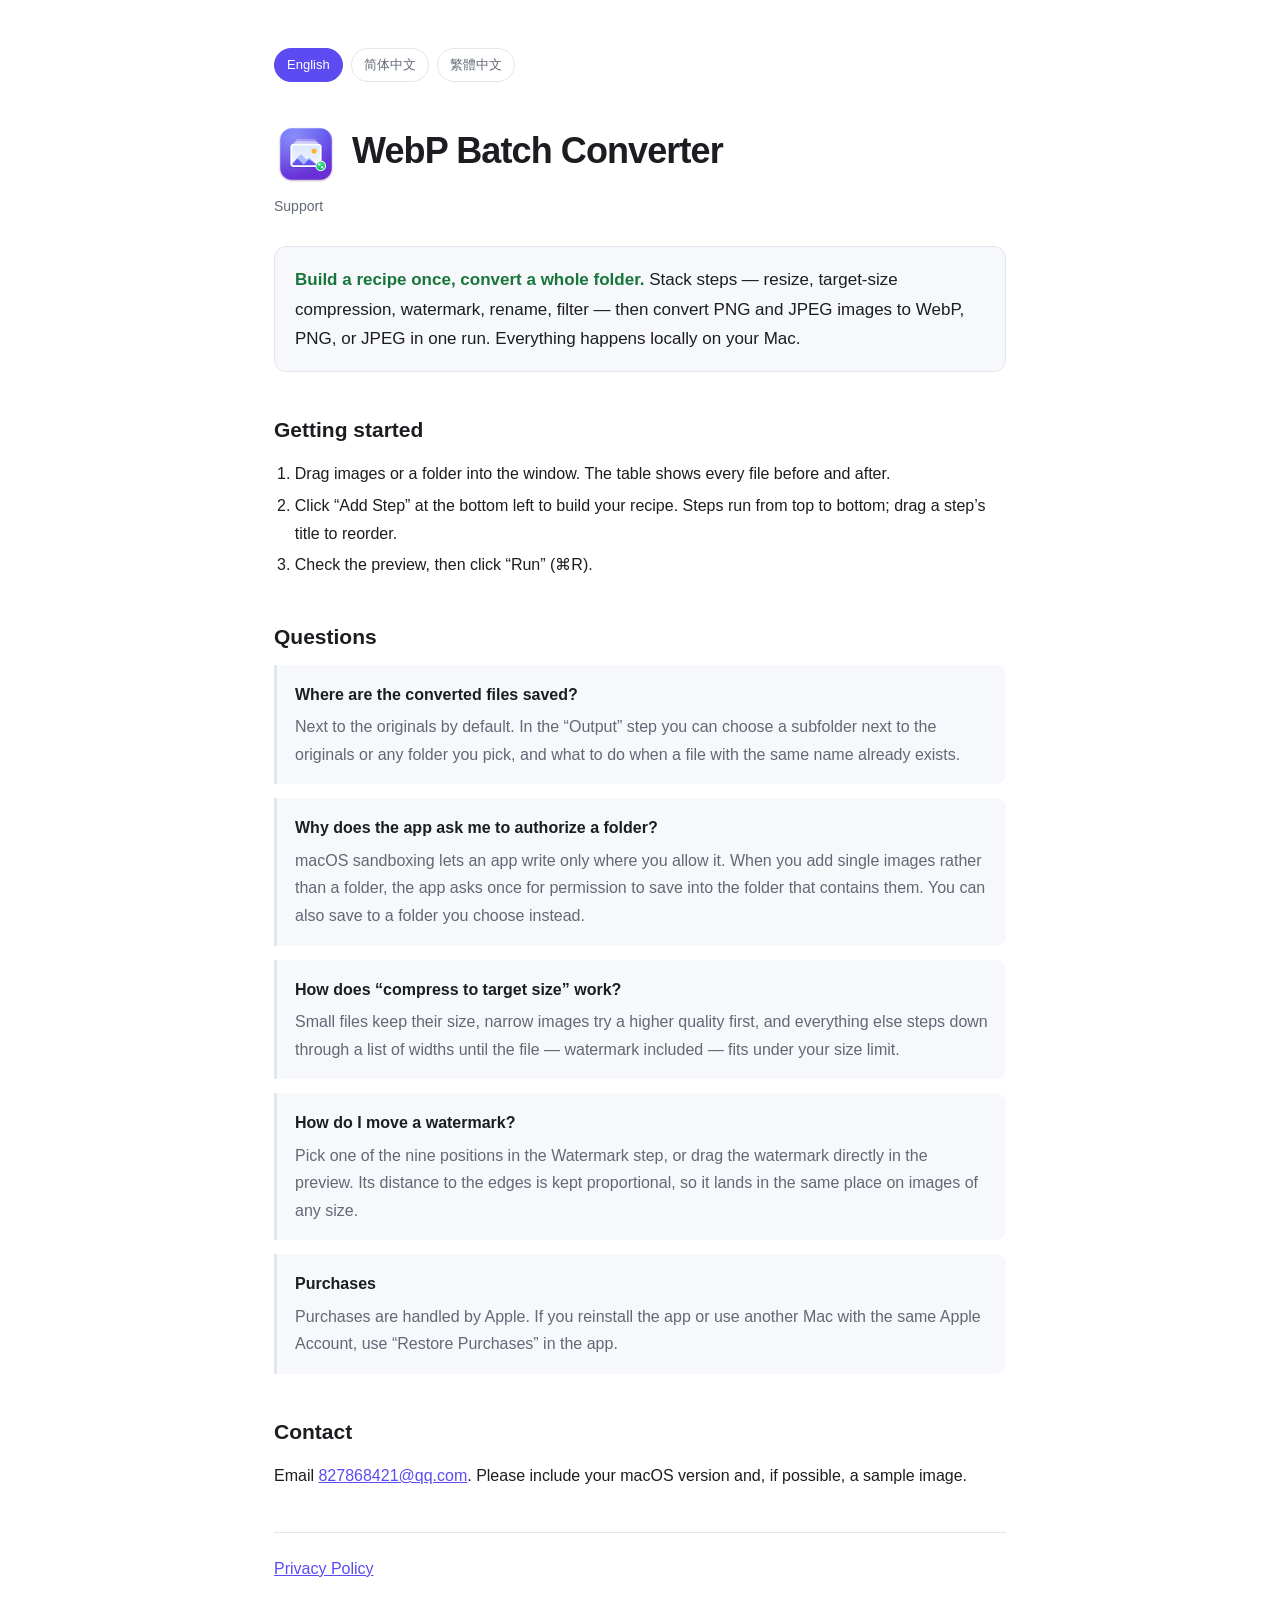
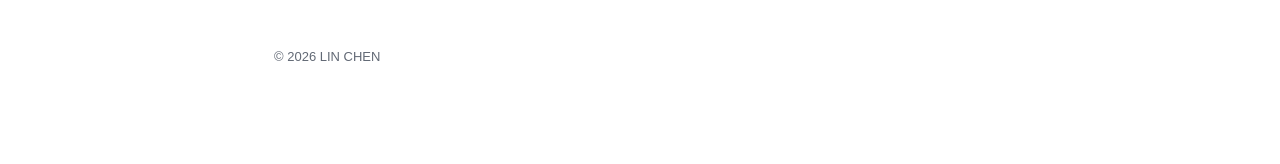
==== index.html @ 51b9e57a "WebP Batch Converter support and privacy policy" ====
<!doctype html>
<html lang="en">
<head>
<meta charset="utf-8">
<meta name="viewport" content="width=device-width,initial-scale=1">
<title>WebP Batch Converter Support</title>
<meta name="description" content="Help and support for WebP Batch Converter for Mac.">
<link rel="stylesheet" href="style.css">
</head>
<body>
<div class="wrap">
<nav class="languages" aria-label="Language"><a href="#en">English</a><a href="#zh-Hans">简体中文</a><a href="#zh-Hant">繁體中文</a></nav>

<section class="locale" data-lang="en">
<div class="brand"><img src="icon.png" alt=""><h1>WebP Batch Converter</h1></div>
<p class="meta">Support</p>
<p class="lede"><strong>Build a recipe once, convert a whole folder.</strong> Stack steps — resize, target-size compression, watermark, rename, filter — then convert PNG and JPEG images to WebP, PNG, or JPEG in one run. Everything happens locally on your Mac.</p>
<h2>Getting started</h2>
<ol>
<li>Drag images or a folder into the window. The table shows every file before and after.</li>
<li>Click “Add Step” at the bottom left to build your recipe. Steps run from top to bottom; drag a step’s title to reorder.</li>
<li>Check the preview, then click “Run” (⌘R).</li>
</ol>
<h2>Questions</h2>
<div class="detail"><h3>Where are the converted files saved?</h3><p>Next to the originals by default. In the “Output” step you can choose a subfolder next to the originals or any folder you pick, and what to do when a file with the same name already exists.</p></div>
<div class="detail"><h3>Why does the app ask me to authorize a folder?</h3><p>macOS sandboxing lets an app write only where you allow it. When you add single images rather than a folder, the app asks once for permission to save into the folder that contains them. You can also save to a folder you choose instead.</p></div>
<div class="detail"><h3>How does “compress to target size” work?</h3><p>Small files keep their size, narrow images try a higher quality first, and everything else steps down through a list of widths until the file — watermark included — fits under your size limit.</p></div>
<div class="detail"><h3>How do I move a watermark?</h3><p>Pick one of the nine positions in the Watermark step, or drag the watermark directly in the preview. Its distance to the edges is kept proportional, so it lands in the same place on images of any size.</p></div>
<div class="detail"><h3>Purchases</h3><p>Purchases are handled by Apple. If you reinstall the app or use another Mac with the same Apple Account, use “Restore Purchases” in the app.</p></div>
<h2>Contact</h2>
<p>Email <a href="mailto:827868421@qq.com">827868421@qq.com</a>. Please include your macOS version and, if possible, a sample image.</p>
<p class="page-link"><a href="privacy.html#en">Privacy Policy</a></p>
</section>

<section class="locale" data-lang="zh-Hans">
<div class="brand"><img src="icon.png" alt=""><h1>WebP Batch Converter</h1></div>
<p class="meta">技术支持</p>
<p class="lede"><strong>配好一次步骤，整个文件夹一键处理。</strong>把调整尺寸、压缩到目标体积、水印、重命名、筛选等步骤串成流水线，一次把 PNG、JPEG 转成 WebP、PNG 或 JPEG。全部在你的 Mac 本地完成。</p>
<h2>快速上手</h2>
<ol>
<li>把图片或文件夹拖进窗口，表格会列出每个文件处理前后的样子。</li>
<li>点左下角「添加步骤」搭建配方。步骤从上到下执行，拖动标题可调整顺序。</li>
<li>确认预览后，点「运行」（⌘R）。</li>
</ol>
<h2>常见问题</h2>
<div class="detail"><h3>转换后的文件保存在哪里？</h3><p>默认保存在原图旁边。在「输出」步骤里可以改为原图旁的子文件夹或任意指定文件夹，也可以设置遇到同名文件时的处理方式。</p></div>
<div class="detail"><h3>为什么要授权文件夹？</h3><p>macOS 沙盒只允许 App 写入你授权的位置。如果你添加的是单张图片而不是文件夹，App 会请求一次原图所在文件夹的写入权限；你也可以改为保存到自己选择的文件夹。</p></div>
<div class="detail"><h3>「压缩到目标体积」是怎么工作的？</h3><p>小文件保持原尺寸；较窄的图片先尝试更高画质；其余图片按宽度阶梯逐档缩小，直到加完水印后的最终文件小于你设定的体积上限。</p></div>
<div class="detail"><h3>怎么调整水印位置？</h3><p>在水印步骤里选择九宫格中的一个位置，或直接在预览图上拖动水印。到边缘的距离按比例保持，不同尺寸的图片上位置一致。</p></div>
<div class="detail"><h3>购买</h3><p>购买由 Apple 处理。重新安装 App 或在使用同一 Apple 账户的其他 Mac 上，可在 App 内点「恢复购买」。</p></div>
<h2>联系我们</h2>
<p>请发送邮件至 <a href="mailto:827868421@qq.com">827868421@qq.com</a>，并尽量附上 macOS 版本和示例图片。</p>
<p class="page-link"><a href="privacy.html#zh-Hans">隐私政策</a></p>
</section>

<section class="locale" data-lang="zh-Hant">
<div class="brand"><img src="icon.png" alt=""><h1>WebP Batch Converter</h1></div>
<p class="meta">技術支援</p>
<p class="lede"><strong>設定一次步驟，整個資料夾一鍵處理。</strong>把調整尺寸、壓縮到目標大小、浮水印、重新命名、篩選等步驟串成流程，一次把 PNG、JPEG 轉成 WebP、PNG 或 JPEG。全部在你的 Mac 本機完成。</p>
<h2>快速上手</h2>
<ol>
<li>把圖片或資料夾拖進視窗，表格會列出每個檔案處理前後的樣子。</li>
<li>點左下角「新增步驟」建立配方。步驟由上而下執行，拖動標題可調整順序。</li>
<li>確認預覽後，點「執行」（⌘R）。</li>
</ol>
<h2>常見問題</h2>
<div class="detail"><h3>轉換後的檔案儲存在哪裡？</h3><p>預設儲存在原圖旁邊。在「輸出」步驟中可改為原圖旁的子資料夾或任何指定資料夾，也可以設定遇到同名檔案時的處理方式。</p></div>
<div class="detail"><h3>為什麼要授權資料夾？</h3><p>macOS 沙盒只允許 App 寫入你授權的位置。如果你加入的是單張圖片而不是資料夾，App 會請求一次原圖所在資料夾的寫入權限；你也可以改為儲存到自己選擇的資料夾。</p></div>
<div class="detail"><h3>「壓縮到目標大小」如何運作？</h3><p>小檔案保持原尺寸；較窄的圖片先嘗試較高畫質；其餘圖片依寬度階梯逐檔縮小，直到加上浮水印後的最終檔案小於你設定的上限。</p></div>
<div class="detail"><h3>如何調整浮水印位置？</h3><p>在浮水印步驟中選擇九宮格的一個位置，或直接在預覽圖上拖動浮水印。到邊緣的距離會按比例保持，不同尺寸的圖片上位置一致。</p></div>
<div class="detail"><h3>購買</h3><p>購買由 Apple 處理。重新安裝 App 或在使用同一 Apple 帳號的其他 Mac 上，可在 App 內點「回復購買」。</p></div>
<h2>聯絡我們</h2>
<p>請寄信至 <a href="mailto:827868421@qq.com">827868421@qq.com</a>，並盡量附上 macOS 版本與範例圖片。</p>
<p class="page-link"><a href="privacy.html#zh-Hant">隱私權政策</a></p>
</section>

<footer>© 2026 LIN CHEN</footer>
</div>
<script src="language.js"></script>
</body>
</html>
---- style.css ----
:root{color-scheme:light dark;--bg:#fff;--fg:#1c1d21;--muted:#626975;--line:#e3e6ec;--card:#f6f8fb;--accent:#5b4bf0;--good:#18763b}
@media(prefers-color-scheme:dark){:root{--bg:#0f1116;--fg:#eceef3;--muted:#9ba3b1;--line:#292d37;--card:#171a21;--accent:#9d8cff;--good:#58cc7a}}
*{box-sizing:border-box}
body{margin:0;background:var(--bg);color:var(--fg);font:16px/1.72 -apple-system,BlinkMacSystemFont,"Segoe UI","PingFang SC","Hiragino Sans GB",sans-serif;-webkit-font-smoothing:antialiased}
.wrap{max-width:780px;margin:0 auto;padding:48px 24px 96px}
.languages{display:flex;flex-wrap:wrap;gap:8px;margin:0 0 40px}
.languages a{padding:5px 12px;border:1px solid var(--line);border-radius:999px;color:var(--muted);font-size:13px;text-decoration:none}
.languages a[aria-current="true"]{color:#fff;background:var(--accent);border-color:var(--accent)}
.locale{display:none}.locale.active{display:block}
.brand{display:flex;align-items:center;gap:14px;margin-bottom:8px}.brand img{width:64px;height:64px}
h1{margin:0 0 8px;font-size:36px;line-height:1.2;letter-spacing:-.025em}
h2{margin:44px 0 9px;font-size:21px;line-height:1.35}
.meta{margin:0 0 28px;color:var(--muted);font-size:14px}
.lede{padding:18px 20px;border:1px solid var(--line);border-radius:12px;background:var(--card);font-size:17px}
.lede strong{color:var(--good)}
.detail{margin:14px 0;padding:16px 18px;border-left:3px solid var(--line);background:var(--card);border-radius:0 10px 10px 0}
.detail h3{margin:0 0 5px;font-size:16px}.detail p{margin:0;color:var(--muted)}
ol,ul{padding-left:1.3em}li{margin:4px 0}
a{color:var(--accent)}
.page-link{margin-top:42px;padding-top:22px;border-top:1px solid var(--line)}
footer{margin-top:64px;color:var(--muted);font-size:13px}
@media(max-width:520px){.wrap{padding:28px 18px 64px}h1{font-size:32px}h2{margin-top:38px}}
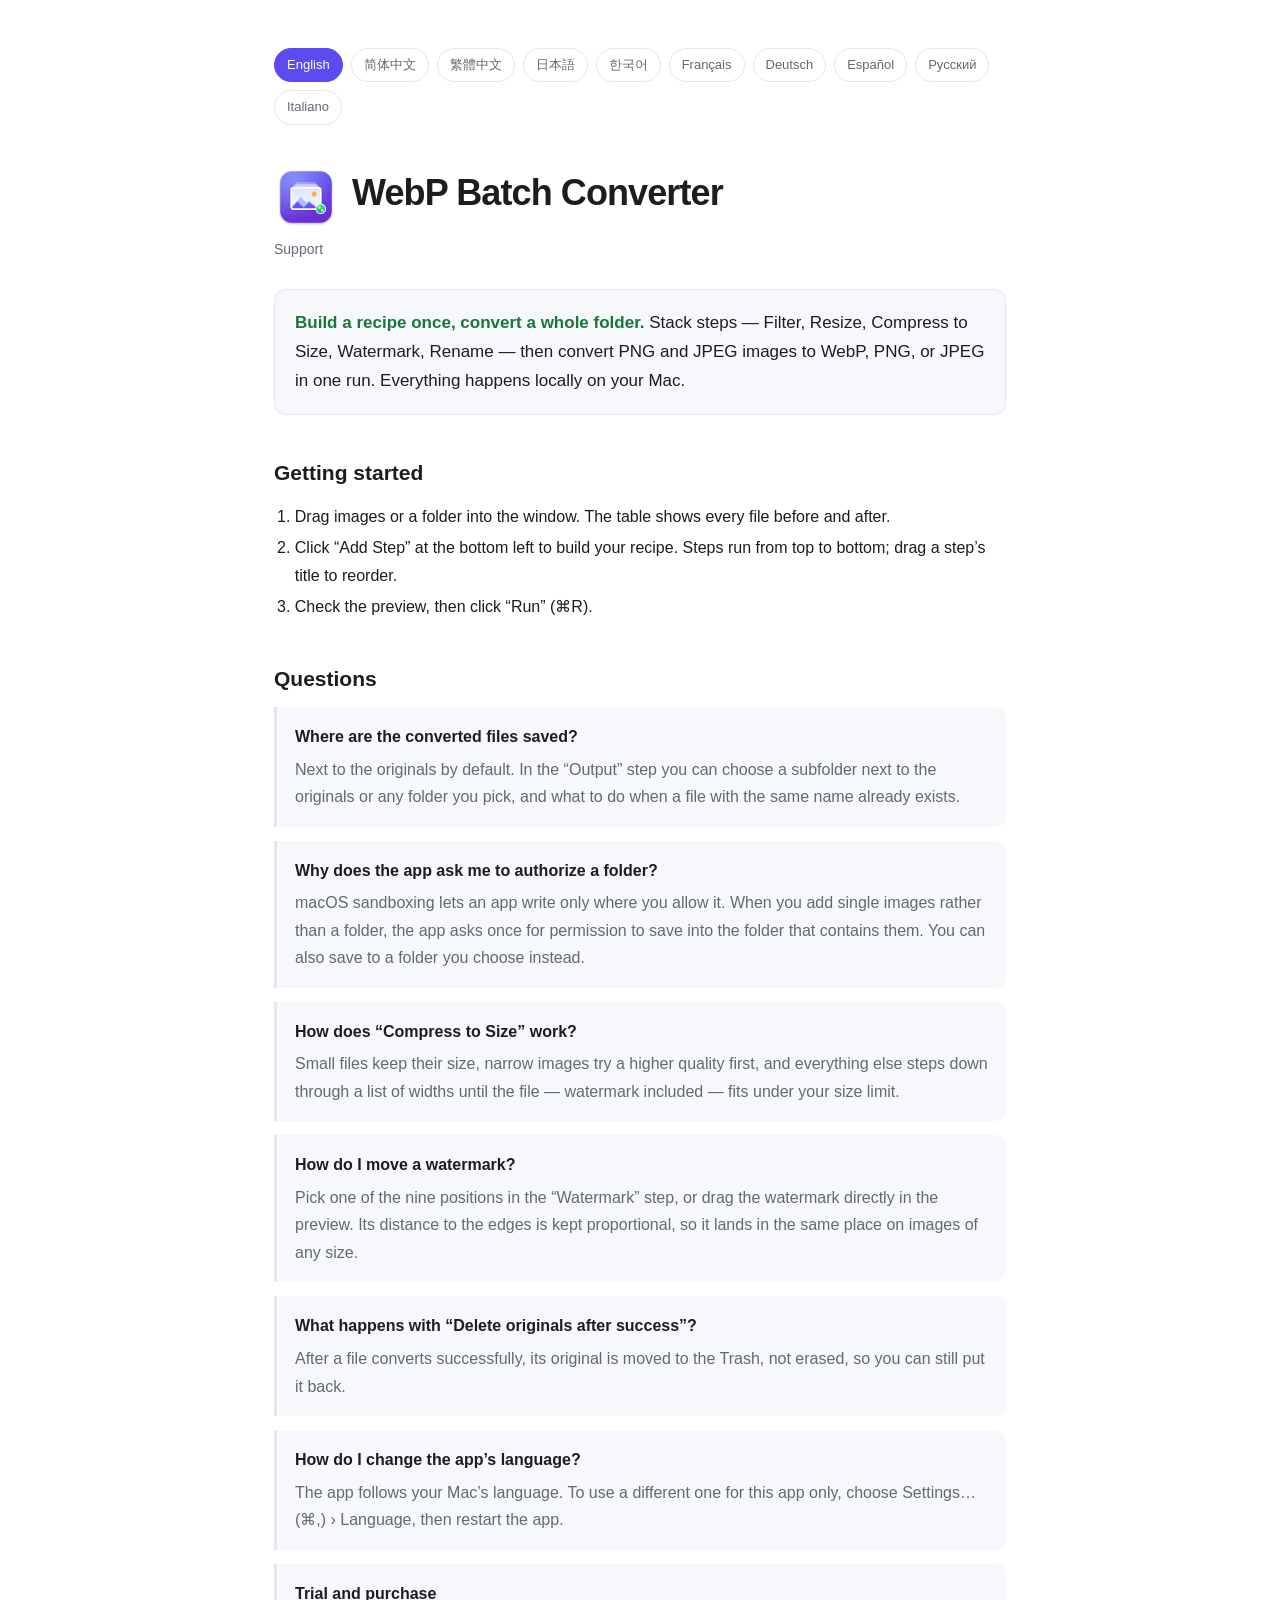
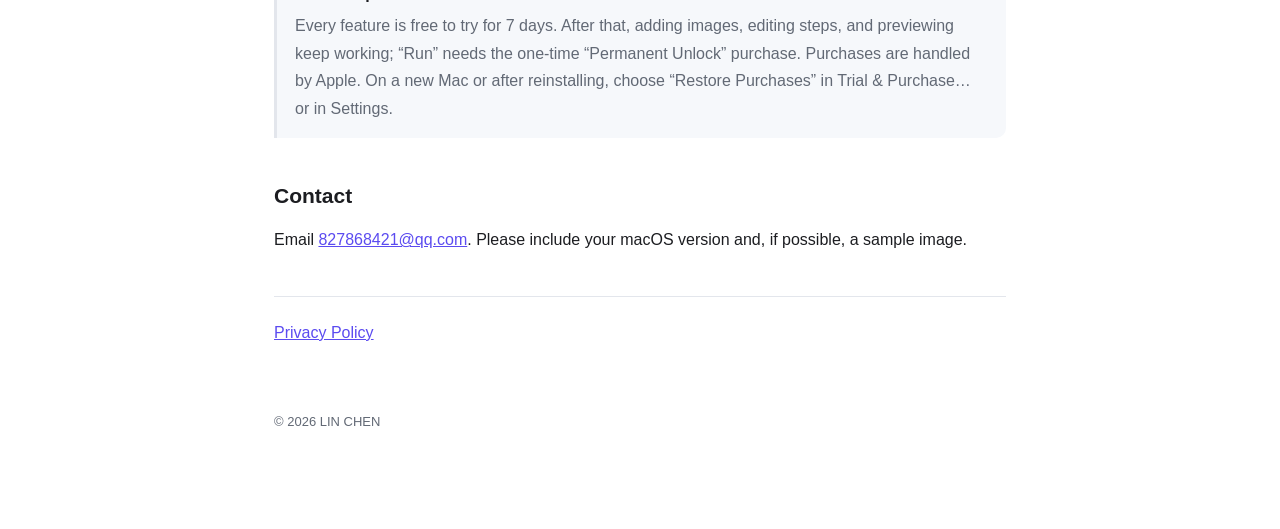
==== commit a8203a10: "Support and privacy pages in all 10 app languages Adds Japanese, Korean, French, German, Spanish, Ru" ====
--- a/index.html
+++ b/index.html
@@ -9,12 +9,11 @@
 </head>
 <body>
 <div class="wrap">
-<nav class="languages" aria-label="Language"><a href="#en">English</a><a href="#zh-Hans">简体中文</a><a href="#zh-Hant">繁體中文</a></nav>
-
-<section class="locale" data-lang="en">
+<nav class="languages" aria-label="Language"><a href="#en">English</a><a href="#zh-Hans">简体中文</a><a href="#zh-Hant">繁體中文</a><a href="#ja">日本語</a><a href="#ko">한국어</a><a href="#fr">Français</a><a href="#de">Deutsch</a><a href="#es">Español</a><a href="#ru">Русский</a><a href="#it">Italiano</a></nav>
+<section class="locale" data-lang="en" lang="en">
 <div class="brand"><img src="icon.png" alt=""><h1>WebP Batch Converter</h1></div>
 <p class="meta">Support</p>
-<p class="lede"><strong>Build a recipe once, convert a whole folder.</strong> Stack steps — resize, target-size compression, watermark, rename, filter — then convert PNG and JPEG images to WebP, PNG, or JPEG in one run. Everything happens locally on your Mac.</p>
+<p class="lede"><strong>Build a recipe once, convert a whole folder.</strong> Stack steps — Filter, Resize, Compress to Size, Watermark, Rename — then convert PNG and JPEG images to WebP, PNG, or JPEG in one run. Everything happens locally on your Mac.</p>
 <h2>Getting started</h2>
 <ol>
 <li>Drag images or a folder into the window. The table shows every file before and after.</li>
@@ -24,18 +23,20 @@
 <h2>Questions</h2>
 <div class="detail"><h3>Where are the converted files saved?</h3><p>Next to the originals by default. In the “Output” step you can choose a subfolder next to the originals or any folder you pick, and what to do when a file with the same name already exists.</p></div>
 <div class="detail"><h3>Why does the app ask me to authorize a folder?</h3><p>macOS sandboxing lets an app write only where you allow it. When you add single images rather than a folder, the app asks once for permission to save into the folder that contains them. You can also save to a folder you choose instead.</p></div>
-<div class="detail"><h3>How does “compress to target size” work?</h3><p>Small files keep their size, narrow images try a higher quality first, and everything else steps down through a list of widths until the file — watermark included — fits under your size limit.</p></div>
-<div class="detail"><h3>How do I move a watermark?</h3><p>Pick one of the nine positions in the Watermark step, or drag the watermark directly in the preview. Its distance to the edges is kept proportional, so it lands in the same place on images of any size.</p></div>
-<div class="detail"><h3>Purchases</h3><p>Purchases are handled by Apple. If you reinstall the app or use another Mac with the same Apple Account, use “Restore Purchases” in the app.</p></div>
+<div class="detail"><h3>How does “Compress to Size” work?</h3><p>Small files keep their size, narrow images try a higher quality first, and everything else steps down through a list of widths until the file — watermark included — fits under your size limit.</p></div>
+<div class="detail"><h3>How do I move a watermark?</h3><p>Pick one of the nine positions in the “Watermark” step, or drag the watermark directly in the preview. Its distance to the edges is kept proportional, so it lands in the same place on images of any size.</p></div>
+<div class="detail"><h3>What happens with “Delete originals after success”?</h3><p>After a file converts successfully, its original is moved to the Trash, not erased, so you can still put it back.</p></div>
+<div class="detail"><h3>How do I change the app’s language?</h3><p>The app follows your Mac’s language. To use a different one for this app only, choose Settings… (⌘,) › Language, then restart the app.</p></div>
+<div class="detail"><h3>Trial and purchase</h3><p>Every feature is free to try for 7 days. After that, adding images, editing steps, and previewing keep working; “Run” needs the one-time “Permanent Unlock” purchase. Purchases are handled by Apple. On a new Mac or after reinstalling, choose “Restore Purchases” in Trial &amp; Purchase… or in Settings.</p></div>
 <h2>Contact</h2>
 <p>Email <a href="mailto:827868421@qq.com">827868421@qq.com</a>. Please include your macOS version and, if possible, a sample image.</p>
 <p class="page-link"><a href="privacy.html#en">Privacy Policy</a></p>
 </section>
 
-<section class="locale" data-lang="zh-Hans">
+<section class="locale" data-lang="zh-Hans" lang="zh-Hans">
 <div class="brand"><img src="icon.png" alt=""><h1>WebP Batch Converter</h1></div>
 <p class="meta">技术支持</p>
-<p class="lede"><strong>配好一次步骤，整个文件夹一键处理。</strong>把调整尺寸、压缩到目标体积、水印、重命名、筛选等步骤串成流水线，一次把 PNG、JPEG 转成 WebP、PNG 或 JPEG。全部在你的 Mac 本地完成。</p>
+<p class="lede"><strong>配好一次步骤，整个文件夹一键处理。</strong> 把「筛选文件」「调整尺寸」「阶梯压缩」「添加水印」「重命名」等步骤串成流水线，一次把 PNG、JPEG 转成 WebP、PNG 或 JPEG。全部在你的 Mac 本地完成。</p>
 <h2>快速上手</h2>
 <ol>
 <li>把图片或文件夹拖进窗口，表格会列出每个文件处理前后的样子。</li>
@@ -45,35 +46,199 @@
 <h2>常见问题</h2>
 <div class="detail"><h3>转换后的文件保存在哪里？</h3><p>默认保存在原图旁边。在「输出」步骤里可以改为原图旁的子文件夹或任意指定文件夹，也可以设置遇到同名文件时的处理方式。</p></div>
 <div class="detail"><h3>为什么要授权文件夹？</h3><p>macOS 沙盒只允许 App 写入你授权的位置。如果你添加的是单张图片而不是文件夹，App 会请求一次原图所在文件夹的写入权限；你也可以改为保存到自己选择的文件夹。</p></div>
-<div class="detail"><h3>「压缩到目标体积」是怎么工作的？</h3><p>小文件保持原尺寸；较窄的图片先尝试更高画质；其余图片按宽度阶梯逐档缩小，直到加完水印后的最终文件小于你设定的体积上限。</p></div>
-<div class="detail"><h3>怎么调整水印位置？</h3><p>在水印步骤里选择九宫格中的一个位置，或直接在预览图上拖动水印。到边缘的距离按比例保持，不同尺寸的图片上位置一致。</p></div>
-<div class="detail"><h3>购买</h3><p>购买由 Apple 处理。重新安装 App 或在使用同一 Apple 账户的其他 Mac 上，可在 App 内点「恢复购买」。</p></div>
+<div class="detail"><h3>「阶梯压缩」是怎么工作的？</h3><p>小文件保持原尺寸；较窄的图片先尝试更高画质；其余图片按宽度阶梯逐档缩小，直到加完水印后的最终文件小于你设定的体积上限。</p></div>
+<div class="detail"><h3>怎么调整水印位置？</h3><p>在「添加水印」步骤里选择九宫格中的一个位置，或直接在预览图上拖动水印。到边缘的距离按比例保持，不同尺寸的图片上位置一致。</p></div>
+<div class="detail"><h3>勾选「成功后删除原图」会怎样？</h3><p>文件转换成功后，原图会被移到废纸篓，而不是直接抹掉，需要时还可以放回原处。</p></div>
+<div class="detail"><h3>怎么切换 App 的语言？</h3><p>App 默认跟随 Mac 的系统语言。如果只想让这个 App 换成别的语言，请在「设置…」（⌘,）›「语言」中选择，然后重新启动 App。</p></div>
+<div class="detail"><h3>试用与购买</h3><p>所有功能可免费试用 7 天。试用结束后，添加图片、编辑步骤和预览仍可使用；「运行」批量导出需要一次性购买「永久解锁」。购买由 Apple 处理。换新 Mac 或重新安装后，可在「试用与购买…」或「设置」里点「恢复购买」。</p></div>
 <h2>联系我们</h2>
 <p>请发送邮件至 <a href="mailto:827868421@qq.com">827868421@qq.com</a>，并尽量附上 macOS 版本和示例图片。</p>
 <p class="page-link"><a href="privacy.html#zh-Hans">隐私政策</a></p>
 </section>
 
-<section class="locale" data-lang="zh-Hant">
+<section class="locale" data-lang="zh-Hant" lang="zh-Hant">
 <div class="brand"><img src="icon.png" alt=""><h1>WebP Batch Converter</h1></div>
 <p class="meta">技術支援</p>
-<p class="lede"><strong>設定一次步驟，整個資料夾一鍵處理。</strong>把調整尺寸、壓縮到目標大小、浮水印、重新命名、篩選等步驟串成流程，一次把 PNG、JPEG 轉成 WebP、PNG 或 JPEG。全部在你的 Mac 本機完成。</p>
+<p class="lede"><strong>設定一次步驟，整個資料夾一鍵處理。</strong> 把「篩選檔案」「調整尺寸」「階梯壓縮」「加入浮水印」「重新命名」等步驟串成流程，一次把 PNG、JPEG 轉成 WebP、PNG 或 JPEG。全部在你的 Mac 本機完成。</p>
 <h2>快速上手</h2>
 <ol>
 <li>把圖片或資料夾拖進視窗，表格會列出每個檔案處理前後的樣子。</li>
-<li>點左下角「新增步驟」建立配方。步驟由上而下執行，拖動標題可調整順序。</li>
+<li>點左下角「加入步驟」建立配方。步驟由上而下執行，拖動標題可調整順序。</li>
 <li>確認預覽後，點「執行」（⌘R）。</li>
 </ol>
 <h2>常見問題</h2>
 <div class="detail"><h3>轉換後的檔案儲存在哪裡？</h3><p>預設儲存在原圖旁邊。在「輸出」步驟中可改為原圖旁的子資料夾或任何指定資料夾，也可以設定遇到同名檔案時的處理方式。</p></div>
 <div class="detail"><h3>為什麼要授權資料夾？</h3><p>macOS 沙盒只允許 App 寫入你授權的位置。如果你加入的是單張圖片而不是資料夾，App 會請求一次原圖所在資料夾的寫入權限；你也可以改為儲存到自己選擇的資料夾。</p></div>
-<div class="detail"><h3>「壓縮到目標大小」如何運作？</h3><p>小檔案保持原尺寸；較窄的圖片先嘗試較高畫質；其餘圖片依寬度階梯逐檔縮小，直到加上浮水印後的最終檔案小於你設定的上限。</p></div>
-<div class="detail"><h3>如何調整浮水印位置？</h3><p>在浮水印步驟中選擇九宮格的一個位置，或直接在預覽圖上拖動浮水印。到邊緣的距離會按比例保持，不同尺寸的圖片上位置一致。</p></div>
-<div class="detail"><h3>購買</h3><p>購買由 Apple 處理。重新安裝 App 或在使用同一 Apple 帳號的其他 Mac 上，可在 App 內點「回復購買」。</p></div>
+<div class="detail"><h3>「階梯壓縮」如何運作？</h3><p>小檔案保持原尺寸；較窄的圖片先嘗試較高畫質；其餘圖片依寬度階梯逐檔縮小，直到加上浮水印後的最終檔案小於你設定的上限。</p></div>
+<div class="detail"><h3>如何調整浮水印位置？</h3><p>在「加入浮水印」步驟中選擇九宮格的一個位置，或直接在預覽圖上拖動浮水印。到邊緣的距離會按比例保持，不同尺寸的圖片上位置一致。</p></div>
+<div class="detail"><h3>勾選「成功後刪除原圖」會怎樣？</h3><p>檔案轉換成功後，原圖會移到垃圾桶，而不是直接抹除，需要時還能放回原處。</p></div>
+<div class="detail"><h3>如何切換 App 的語言？</h3><p>App 預設跟隨 Mac 的系統語言。若只想讓這個 App 改用其他語言，請在「設定⋯」（⌘,）›「語言」中選擇，然後重新啟動 App。</p></div>
+<div class="detail"><h3>試用與購買</h3><p>所有功能可免費試用 7 天。試用結束後，加入圖片、編輯步驟和預覽仍可使用；「執行」批次匯出需要一次性購買「永久解鎖」。購買由 Apple 處理。換新 Mac 或重新安裝後，可在「試用與購買⋯」或「設定」中點「恢復購買」。</p></div>
 <h2>聯絡我們</h2>
 <p>請寄信至 <a href="mailto:827868421@qq.com">827868421@qq.com</a>，並盡量附上 macOS 版本與範例圖片。</p>
 <p class="page-link"><a href="privacy.html#zh-Hant">隱私權政策</a></p>
 </section>
 
+<section class="locale" data-lang="ja" lang="ja">
+<div class="brand"><img src="icon.png" alt=""><h1>WebP Batch Converter</h1></div>
+<p class="meta">サポート</p>
+<p class="lede"><strong>一度レシピを作れば、フォルダ全体を一括変換。</strong> 「絞り込み」「サイズ変更」「段階圧縮」「透かし」「名前変更」などのステップを組み合わせ、PNG と JPEG を WebP・PNG・JPEG に一度で変換します。処理はすべてお使いの Mac 上で行われます。</p>
+<h2>はじめに</h2>
+<ol>
+<li>画像やフォルダをウインドウにドラッグします。表に各ファイルの処理前後が表示されます。</li>
+<li>左下の「ステップを追加」でレシピを組み立てます。ステップは上から順に実行され、タイトルをドラッグして並べ替えられます。</li>
+<li>プレビューを確認して「実行」（⌘R）をクリックします。</li>
+</ol>
+<h2>よくある質問</h2>
+<div class="detail"><h3>変換したファイルはどこに保存されますか？</h3><p>初期設定では元の画像と同じ場所です。「出力」ステップで、元の画像の横のサブフォルダや任意のフォルダを選べます。同じ名前のファイルがある場合の扱いも設定できます。</p></div>
+<div class="detail"><h3>フォルダへのアクセス許可を求められるのはなぜですか？</h3><p>macOS のサンドボックスでは、App は許可された場所にしか書き込めません。フォルダではなく画像を個別に追加した場合、その画像があるフォルダへの保存許可を一度だけ求めます。任意のフォルダに保存するよう設定することもできます。</p></div>
+<div class="detail"><h3>「段階圧縮」はどのように動作しますか？</h3><p>小さいファイルはそのままのサイズ、幅の狭い画像はまず高画質を試し、それ以外は透かしを含めた最終ファイルが上限サイズに収まるまで、幅を段階的に小さくします。</p></div>
+<div class="detail"><h3>透かしの位置を変えるには？</h3><p>「透かし」ステップで 9 つの位置から選ぶか、プレビュー上で透かしを直接ドラッグします。端からの距離は比率で保たれるので、どのサイズの画像でも同じ位置に入ります。</p></div>
+<div class="detail"><h3>「成功したら元画像を削除」をオンにするとどうなりますか？</h3><p>変換に成功したファイルの元画像は完全に消されるのではなくゴミ箱に移動するので、必要なら元に戻せます。</p></div>
+<div class="detail"><h3>App の言語を変えるには？</h3><p>App は Mac の言語設定に従います。この App だけ別の言語にしたい場合は、「設定…」（⌘,）›「言語」で選び、App を再起動してください。</p></div>
+<div class="detail"><h3>試用と購入</h3><p>すべての機能を 7 日間無料でお試しいただけます。試用終了後も画像の追加、ステップの編集、プレビューは使えます。「実行」には 1 回限りの購入「永久ライセンス」が必要です。購入は Apple が処理します。新しい Mac や再インストール後は、「試用と購入…」または設定で「購入を復元」を選んでください。</p></div>
+<h2>お問い合わせ</h2>
+<p><a href="mailto:827868421@qq.com">827868421@qq.com</a> までメールでお寄せください。macOS のバージョンと、可能であればサンプル画像を添えていただけると助かります。</p>
+<p class="page-link"><a href="privacy.html#ja">プライバシーポリシー</a></p>
+</section>
+
+<section class="locale" data-lang="ko" lang="ko">
+<div class="brand"><img src="icon.png" alt=""><h1>WebP Batch Converter</h1></div>
+<p class="meta">지원</p>
+<p class="lede"><strong>레시피를 한 번 만들면 폴더 전체를 한 번에 변환합니다.</strong> ‘필터’, ‘크기 조정’, ‘단계별 압축’, ‘워터마크’, ‘이름 변경’ 같은 단계를 쌓아 PNG와 JPEG 이미지를 WebP, PNG, JPEG로 한 번에 변환하세요. 모든 처리는 Mac에서 이루어집니다.</p>
+<h2>시작하기</h2>
+<ol>
+<li>이미지나 폴더를 창으로 드래그하세요. 표에 각 파일의 처리 전후가 표시됩니다.</li>
+<li>왼쪽 아래 ‘단계 추가’를 눌러 레시피를 만드세요. 단계는 위에서 아래로 실행되며, 제목을 드래그해 순서를 바꿀 수 있습니다.</li>
+<li>미리보기를 확인한 뒤 ‘실행’(⌘R)을 클릭하세요.</li>
+</ol>
+<h2>자주 묻는 질문</h2>
+<div class="detail"><h3>변환된 파일은 어디에 저장되나요?</h3><p>기본적으로 원본 옆에 저장됩니다. ‘출력’ 단계에서 원본 옆의 하위 폴더나 원하는 폴더를 고를 수 있고, 같은 이름의 파일이 있을 때의 처리 방식도 정할 수 있습니다.</p></div>
+<div class="detail"><h3>폴더 접근 권한을 묻는 이유는 무엇인가요?</h3><p>macOS 샌드박스에서는 앱이 허용된 위치에만 쓸 수 있습니다. 폴더가 아니라 이미지를 하나씩 추가하면, 그 이미지가 있는 폴더에 저장할 권한을 한 번만 요청합니다. 원하는 폴더에 저장하도록 바꿀 수도 있습니다.</p></div>
+<div class="detail"><h3>‘단계별 압축’은 어떻게 작동하나요?</h3><p>작은 파일은 크기를 유지하고, 폭이 좁은 이미지는 먼저 높은 품질을 시도하며, 나머지는 워터마크를 포함한 최종 파일이 용량 한도 안에 들어올 때까지 너비를 단계적으로 줄입니다.</p></div>
+<div class="detail"><h3>워터마크 위치는 어떻게 바꾸나요?</h3><p>‘워터마크’ 단계에서 9개 위치 중 하나를 고르거나 미리보기에서 워터마크를 직접 드래그하세요. 가장자리와의 거리가 비율로 유지되어 어떤 크기의 이미지에서도 같은 위치에 놓입니다.</p></div>
+<div class="detail"><h3>‘성공 후 원본 삭제’를 켜면 어떻게 되나요?</h3><p>변환에 성공한 파일의 원본은 완전히 지워지지 않고 휴지통으로 이동하므로 필요하면 되살릴 수 있습니다.</p></div>
+<div class="detail"><h3>앱 언어는 어떻게 바꾸나요?</h3><p>앱은 Mac의 언어를 따릅니다. 이 앱만 다른 언어로 쓰려면 ‘설정…’(⌘,) › ‘언어’에서 고른 뒤 앱을 다시 시작하세요.</p></div>
+<div class="detail"><h3>체험과 구매</h3><p>모든 기능을 7일간 무료로 사용해 볼 수 있습니다. 체험이 끝나도 이미지 추가, 단계 편집, 미리보기는 계속 쓸 수 있으며, ‘실행’에는 한 번만 구매하는 ‘영구 잠금 해제’가 필요합니다. 구매는 Apple이 처리합니다. 새 Mac이나 재설치 후에는 ‘체험 및 구매…’ 또는 설정에서 ‘구매 복원’을 선택하세요.</p></div>
+<h2>문의</h2>
+<p><a href="mailto:827868421@qq.com">827868421@qq.com</a>로 이메일을 보내 주세요. macOS 버전과 가능하다면 예시 이미지를 함께 보내 주시면 좋습니다.</p>
+<p class="page-link"><a href="privacy.html#ko">개인정보 처리방침</a></p>
+</section>
+
+<section class="locale" data-lang="fr" lang="fr">
+<div class="brand"><img src="icon.png" alt=""><h1>WebP Batch Converter</h1></div>
+<p class="meta">Assistance</p>
+<p class="lede"><strong>Créez une recette une fois, convertissez tout un dossier.</strong> Enchaînez des étapes — Filtrer, Redimensionner, Compression par paliers, Filigrane, Renommer — puis convertissez vos images PNG et JPEG en WebP, PNG ou JPEG en une seule fois. Tout se passe sur votre Mac.</p>
+<h2>Pour commencer</h2>
+<ol>
+<li>Glissez des images ou un dossier dans la fenêtre. Le tableau affiche chaque fichier avant et après.</li>
+<li>Cliquez sur « Ajouter une étape » en bas à gauche pour composer votre recette. Les étapes s’exécutent de haut en bas ; faites glisser un titre pour les réordonner.</li>
+<li>Vérifiez l’aperçu, puis cliquez sur « Exécuter » (⌘R).</li>
+</ol>
+<h2>Questions fréquentes</h2>
+<div class="detail"><h3>Où sont enregistrés les fichiers convertis ?</h3><p>Par défaut, à côté des originaux. Dans l’étape « Sortie », vous pouvez choisir un sous-dossier à côté des originaux ou n’importe quel dossier, et ce qu’il faut faire si un fichier du même nom existe déjà.</p></div>
+<div class="detail"><h3>Pourquoi l’app demande-t-elle d’autoriser un dossier ?</h3><p>Le bac à sable de macOS ne permet à une app d’écrire que là où vous l’autorisez. Si vous ajoutez des images isolées plutôt qu’un dossier, l’app demande une seule fois l’accès au dossier qui les contient. Vous pouvez aussi enregistrer dans un dossier de votre choix.</p></div>
+<div class="detail"><h3>Comment fonctionne la « Compression par paliers » ?</h3><p>Les petits fichiers gardent leur taille, les images étroites essaient d’abord une qualité plus élevée, et les autres descendent une liste de largeurs jusqu’à ce que le fichier final — filigrane compris — tienne sous votre limite.</p></div>
+<div class="detail"><h3>Comment déplacer un filigrane ?</h3><p>Choisissez l’une des neuf positions dans l’étape « Filigrane », ou faites glisser le filigrane directement dans l’aperçu. Sa distance aux bords reste proportionnelle : il tombe au même endroit quelle que soit la taille de l’image.</p></div>
+<div class="detail"><h3>Que fait « Supprimer les originaux après réussite » ?</h3><p>Une fois un fichier converti avec succès, son original est placé dans la corbeille, pas effacé : vous pouvez toujours le récupérer.</p></div>
+<div class="detail"><h3>Comment changer la langue de l’app ?</h3><p>L’app suit la langue de votre Mac. Pour utiliser une autre langue dans cette app seulement, choisissez Réglages… (⌘,) › Langue, puis redémarrez l’app.</p></div>
+<div class="detail"><h3>Essai et achat</h3><p>Toutes les fonctions sont gratuites pendant 7 jours. Ensuite, l’ajout d’images, la modification des étapes et l’aperçu restent disponibles ; « Exécuter » nécessite l’achat unique « Déverrouillage permanent ». Les achats sont gérés par Apple. Sur un nouveau Mac ou après une réinstallation, choisissez « Restaurer les achats » dans Essai et achat… ou dans les Réglages.</p></div>
+<h2>Contact</h2>
+<p>Écrivez à <a href="mailto:827868421@qq.com">827868421@qq.com</a>. Indiquez si possible votre version de macOS et joignez une image d’exemple.</p>
+<p class="page-link"><a href="privacy.html#fr">Politique de confidentialité</a></p>
+</section>
+
+<section class="locale" data-lang="de" lang="de">
+<div class="brand"><img src="icon.png" alt=""><h1>WebP Batch Converter</h1></div>
+<p class="meta">Support</p>
+<p class="lede"><strong>Einmal ein Rezept erstellen, einen ganzen Ordner umwandeln.</strong> Kombinieren Sie Schritte – Filtern, Skalieren, Stufenweise komprimieren, Wasserzeichen, Umbenennen – und wandeln Sie PNG- und JPEG-Bilder in einem Durchgang in WebP, PNG oder JPEG um. Alles geschieht lokal auf Ihrem Mac.</p>
+<h2>Erste Schritte</h2>
+<ol>
+<li>Ziehen Sie Bilder oder einen Ordner ins Fenster. Die Tabelle zeigt jede Datei vorher und nachher.</li>
+<li>Klicken Sie unten links auf „Schritt hinzufügen“, um Ihr Rezept zusammenzustellen. Die Schritte laufen von oben nach unten; ziehen Sie einen Titel, um die Reihenfolge zu ändern.</li>
+<li>Prüfen Sie die Vorschau und klicken Sie auf „Ausführen“ (⌘R).</li>
+</ol>
+<h2>Häufige Fragen</h2>
+<div class="detail"><h3>Wo werden die umgewandelten Dateien gespeichert?</h3><p>Standardmäßig neben den Originalen. Im Schritt „Ausgabe“ können Sie einen Unterordner neben den Originalen oder einen beliebigen Ordner wählen und festlegen, was bei einer gleichnamigen Datei passiert.</p></div>
+<div class="detail"><h3>Warum fragt die App nach Zugriff auf einen Ordner?</h3><p>Die Sandbox von macOS erlaubt einer App nur dort zu schreiben, wo Sie es zulassen. Wenn Sie einzelne Bilder statt eines Ordners hinzufügen, fragt die App einmalig nach Zugriff auf den Ordner, in dem sie liegen. Sie können stattdessen auch in einen Ordner Ihrer Wahl speichern.</p></div>
+<div class="detail"><h3>Wie funktioniert „Stufenweise komprimieren“?</h3><p>Kleine Dateien behalten ihre Größe, schmale Bilder versuchen zuerst eine höhere Qualität, und alle anderen werden schrittweise über eine Breitenliste verkleinert, bis die fertige Datei – inklusive Wasserzeichen – unter Ihrem Limit liegt.</p></div>
+<div class="detail"><h3>Wie verschiebe ich ein Wasserzeichen?</h3><p>Wählen Sie im Schritt „Wasserzeichen“ eine der neun Positionen oder ziehen Sie das Wasserzeichen direkt in der Vorschau. Der Abstand zu den Rändern bleibt proportional, sodass es auf Bildern jeder Größe an derselben Stelle sitzt.</p></div>
+<div class="detail"><h3>Was bewirkt „Originale nach Erfolg löschen“?</h3><p>Nach einer erfolgreichen Umwandlung wird das Original in den Papierkorb gelegt, nicht endgültig gelöscht – Sie können es also wiederherstellen.</p></div>
+<div class="detail"><h3>Wie ändere ich die Sprache der App?</h3><p>Die App folgt der Sprache Ihres Mac. Um nur für diese App eine andere Sprache zu verwenden, wählen Sie Einstellungen … (⌘,) › Sprache und starten die App neu.</p></div>
+<div class="detail"><h3>Test und Kauf</h3><p>Alle Funktionen sind 7 Tage kostenlos testbar. Danach funktionieren Bilder hinzufügen, Schritte bearbeiten und die Vorschau weiterhin; „Ausführen“ erfordert den einmaligen Kauf „Dauerhaft freischalten“. Käufe werden von Apple abgewickelt. Auf einem neuen Mac oder nach einer Neuinstallation wählen Sie „Käufe wiederherstellen“ unter Test &amp; Kauf … oder in den Einstellungen.</p></div>
+<h2>Kontakt</h2>
+<p>Schreiben Sie an <a href="mailto:827868421@qq.com">827868421@qq.com</a>. Geben Sie bitte Ihre macOS-Version an und fügen Sie nach Möglichkeit ein Beispielbild bei.</p>
+<p class="page-link"><a href="privacy.html#de">Datenschutzerklärung</a></p>
+</section>
+
+<section class="locale" data-lang="es" lang="es">
+<div class="brand"><img src="icon.png" alt=""><h1>WebP Batch Converter</h1></div>
+<p class="meta">Soporte</p>
+<p class="lede"><strong>Crea una receta una vez y convierte una carpeta entera.</strong> Combina pasos —Filtrar, Redimensionar, Compresión por pasos, Marca de agua, Renombrar— y convierte imágenes PNG y JPEG a WebP, PNG o JPEG de una sola vez. Todo ocurre en tu Mac.</p>
+<h2>Primeros pasos</h2>
+<ol>
+<li>Arrastra imágenes o una carpeta a la ventana. La tabla muestra cada archivo antes y después.</li>
+<li>Haz clic en «Añadir paso» abajo a la izquierda para crear tu receta. Los pasos se ejecutan de arriba abajo; arrastra un título para cambiar el orden.</li>
+<li>Revisa la vista previa y haz clic en «Ejecutar» (⌘R).</li>
+</ol>
+<h2>Preguntas frecuentes</h2>
+<div class="detail"><h3>¿Dónde se guardan los archivos convertidos?</h3><p>Por omisión, junto a los originales. En el paso «Salida» puedes elegir una subcarpeta junto a los originales o cualquier carpeta, y qué hacer si ya existe un archivo con el mismo nombre.</p></div>
+<div class="detail"><h3>¿Por qué la app pide autorizar una carpeta?</h3><p>El aislamiento de macOS solo deja que una app escriba donde tú lo permitas. Si añades imágenes sueltas en lugar de una carpeta, la app pide una vez permiso para guardar en la carpeta que las contiene. También puedes guardar en una carpeta que elijas.</p></div>
+<div class="detail"><h3>¿Cómo funciona la «Compresión por pasos»?</h3><p>Los archivos pequeños mantienen su tamaño, las imágenes estrechas prueban primero una calidad más alta y el resto baja por una lista de anchos hasta que el archivo final —con la marca de agua incluida— queda por debajo de tu límite.</p></div>
+<div class="detail"><h3>¿Cómo muevo una marca de agua?</h3><p>Elige una de las nueve posiciones en el paso «Marca de agua» o arrastra la marca directamente en la vista previa. Su distancia a los bordes se mantiene proporcional, así que queda en el mismo sitio en imágenes de cualquier tamaño.</p></div>
+<div class="detail"><h3>¿Qué hace «Eliminar originales tras completar»?</h3><p>Cuando un archivo se convierte correctamente, su original va a la papelera en lugar de borrarse, así que aún puedes recuperarlo.</p></div>
+<div class="detail"><h3>¿Cómo cambio el idioma de la app?</h3><p>La app sigue el idioma de tu Mac. Para usar otro solo en esta app, elige Ajustes… (⌘,) › Idioma y reinicia la app.</p></div>
+<div class="detail"><h3>Prueba y compra</h3><p>Puedes probar todas las funciones gratis durante 7 días. Después, añadir imágenes, editar pasos y la vista previa siguen funcionando; «Ejecutar» requiere la compra única «Desbloqueo permanente». Apple gestiona las compras. En un Mac nuevo o tras reinstalar, elige «Restaurar compras» en Prueba y compra… o en Ajustes.</p></div>
+<h2>Contacto</h2>
+<p>Escribe a <a href="mailto:827868421@qq.com">827868421@qq.com</a>. Indica tu versión de macOS y, si puedes, adjunta una imagen de ejemplo.</p>
+<p class="page-link"><a href="privacy.html#es">Política de privacidad</a></p>
+</section>
+
+<section class="locale" data-lang="ru" lang="ru">
+<div class="brand"><img src="icon.png" alt=""><h1>WebP Batch Converter</h1></div>
+<p class="meta">Поддержка</p>
+<p class="lede"><strong>Настройте рецепт один раз — обработайте всю папку.</strong> Соберите шаги — «Фильтр», «Размер», «Пошаговое сжатие», «Водяной знак», «Переименование» — и за один запуск преобразуйте изображения PNG и JPEG в WebP, PNG или JPEG. Всё происходит локально на вашем Mac.</p>
+<h2>Начало работы</h2>
+<ol>
+<li>Перетащите изображения или папку в окно. В таблице видно каждый файл до и после.</li>
+<li>Нажмите «Добавить шаг» внизу слева, чтобы собрать рецепт. Шаги выполняются сверху вниз; перетащите заголовок шага, чтобы изменить порядок.</li>
+<li>Проверьте предпросмотр и нажмите «Запустить» (⌘R).</li>
+</ol>
+<h2>Вопросы и ответы</h2>
+<div class="detail"><h3>Где сохраняются преобразованные файлы?</h3><p>По умолчанию — рядом с оригиналами. В шаге «Вывод» можно выбрать подпапку рядом с оригиналами или любую папку, а также что делать, если файл с таким именем уже есть.</p></div>
+<div class="detail"><h3>Почему приложение просит доступ к папке?</h3><p>Песочница macOS разрешает приложению записывать только туда, куда вы позволили. Если вы добавляете отдельные изображения, а не папку, приложение один раз попросит доступ к папке, где они лежат. Можно также сохранять в выбранную вами папку.</p></div>
+<div class="detail"><h3>Как работает «Пошаговое сжатие»?</h3><p>Маленькие файлы сохраняют размер, узкие изображения сначала пробуют более высокое качество, а остальные поэтапно уменьшаются по списку ширин, пока итоговый файл — вместе с водяным знаком — не уложится в заданный лимит.</p></div>
+<div class="detail"><h3>Как переместить водяной знак?</h3><p>Выберите одну из девяти позиций в шаге «Водяной знак» или перетащите знак прямо в предпросмотре. Расстояние до краёв сохраняется пропорционально, поэтому на изображениях любого размера знак окажется в том же месте.</p></div>
+<div class="detail"><h3>Что делает «Удалять оригиналы после успеха»?</h3><p>После успешного преобразования оригинал перемещается в Корзину, а не стирается, так что его можно вернуть.</p></div>
+<div class="detail"><h3>Как сменить язык приложения?</h3><p>Приложение использует язык вашего Mac. Чтобы выбрать другой язык только для него, откройте «Настройки…» (⌘,) › «Язык» и перезапустите приложение.</p></div>
+<div class="detail"><h3>Пробный период и покупка</h3><p>Все функции можно бесплатно попробовать в течение 7 дней. После этого добавление изображений, редактирование шагов и предпросмотр продолжают работать, а для «Запустить» нужна разовая покупка «Бессрочная разблокировка». Покупки обрабатывает Apple. На новом Mac или после переустановки выберите «Восстановить покупки» в окне «Пробный период и покупка…» или в настройках.</p></div>
+<h2>Связаться с нами</h2>
+<p>Пишите на <a href="mailto:827868421@qq.com">827868421@qq.com</a>. Укажите, пожалуйста, версию macOS и по возможности приложите пример изображения.</p>
+<p class="page-link"><a href="privacy.html#ru">Политика конфиденциальности</a></p>
+</section>
+
+<section class="locale" data-lang="it" lang="it">
+<div class="brand"><img src="icon.png" alt=""><h1>WebP Batch Converter</h1></div>
+<p class="meta">Assistenza</p>
+<p class="lede"><strong>Crea una ricetta una volta, converti un’intera cartella.</strong> Combina passaggi — Filtra, Ridimensiona, Compressione a gradini, Filigrana, Rinomina — e converti immagini PNG e JPEG in WebP, PNG o JPEG in un’unica esecuzione. Tutto avviene sul tuo Mac.</p>
+<h2>Per iniziare</h2>
+<ol>
+<li>Trascina immagini o una cartella nella finestra. La tabella mostra ogni file prima e dopo.</li>
+<li>Fai clic su «Aggiungi passaggio» in basso a sinistra per comporre la ricetta. I passaggi vengono eseguiti dall’alto in basso; trascina un titolo per riordinarli.</li>
+<li>Controlla l’anteprima, poi fai clic su «Esegui» (⌘R).</li>
+</ol>
+<h2>Domande frequenti</h2>
+<div class="detail"><h3>Dove vengono salvati i file convertiti?</h3><p>Per impostazione predefinita accanto agli originali. Nel passaggio «Output» puoi scegliere una sottocartella accanto agli originali o una cartella qualsiasi, e cosa fare se esiste già un file con lo stesso nome.</p></div>
+<div class="detail"><h3>Perché l’app chiede di autorizzare una cartella?</h3><p>La sandbox di macOS consente a un’app di scrivere solo dove lo permetti tu. Se aggiungi singole immagini invece di una cartella, l’app chiede una sola volta il permesso di salvare nella cartella che le contiene. Puoi anche salvare in una cartella a tua scelta.</p></div>
+<div class="detail"><h3>Come funziona la «Compressione a gradini»?</h3><p>I file piccoli mantengono le dimensioni, le immagini strette provano prima una qualità più alta e tutte le altre scendono lungo un elenco di larghezze finché il file finale — filigrana inclusa — non rientra nel limite.</p></div>
+<div class="detail"><h3>Come sposto una filigrana?</h3><p>Scegli una delle nove posizioni nel passaggio «Filigrana» oppure trascina la filigrana direttamente nell’anteprima. La distanza dai bordi resta proporzionale, quindi finisce nello stesso punto su immagini di qualsiasi dimensione.</p></div>
+<div class="detail"><h3>Cosa fa «Elimina gli originali dopo il successo»?</h3><p>Dopo una conversione riuscita, l’originale viene spostato nel Cestino, non cancellato: puoi ancora recuperarlo.</p></div>
+<div class="detail"><h3>Come cambio la lingua dell’app?</h3><p>L’app segue la lingua del Mac. Per usarne un’altra solo in questa app, scegli Impostazioni… (⌘,) › Lingua, poi riavvia l’app.</p></div>
+<div class="detail"><h3>Prova e acquisto</h3><p>Tutte le funzioni sono gratuite per 7 giorni. Dopo la prova, aggiungere immagini, modificare i passaggi e l’anteprima continuano a funzionare; «Esegui» richiede l’acquisto unico «Sblocco permanente». Gli acquisti sono gestiti da Apple. Su un nuovo Mac o dopo una reinstallazione, scegli «Ripristina acquisti» in Prova e acquisto… o nelle Impostazioni.</p></div>
+<h2>Contatti</h2>
+<p>Scrivi a <a href="mailto:827868421@qq.com">827868421@qq.com</a>. Indica la versione di macOS e, se possibile, allega un’immagine di esempio.</p>
+<p class="page-link"><a href="privacy.html#it">Informativa sulla privacy</a></p>
+</section>
 <footer>© 2026 LIN CHEN</footer>
 </div>
 <script src="language.js"></script>
